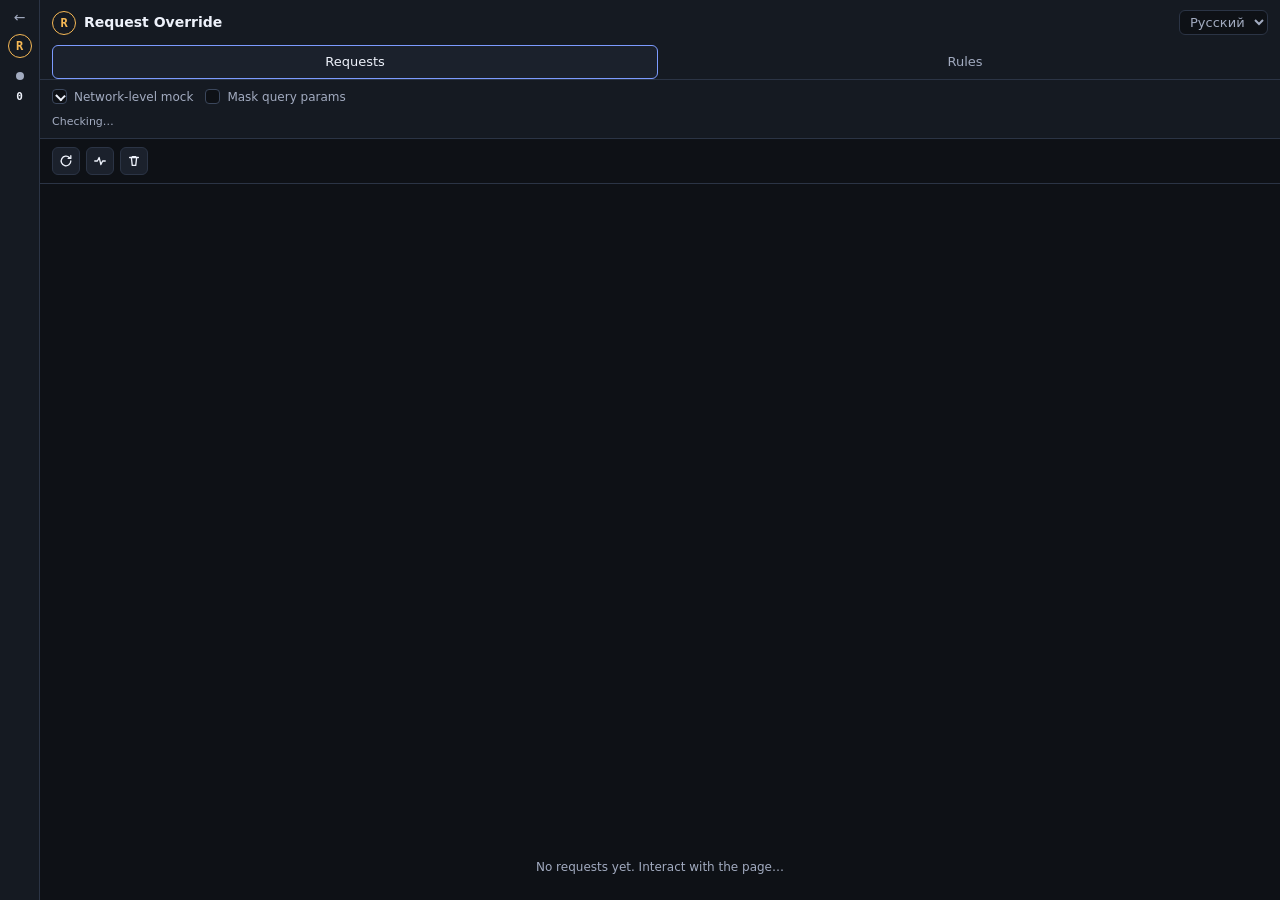
==== sidepanel/index.html @ 7b962240 "Chrome extension: Request Override (content scripts, SW, sidepanel, CI)" ====
<!DOCTYPE html>
<html lang="ru">
<head>
  <meta charset="UTF-8" />
  <meta name="viewport" content="width=device-width, initial-scale=1.0" />
  <title>Request Override</title>
  <link rel="stylesheet" href="style.css" />
</head>
<body>
  <div id="app-shell" class="app-shell expanded">
    <button id="panel-toggle" class="panel-toggle" type="button" aria-expanded="true" aria-controls="panel-content" data-i18n-aria="collapse_panel" data-i18n-title="collapse_panel">
      <span id="toggle-arrow" class="toggle-arrow" aria-hidden="true">←</span>
      <span class="toggle-logo" aria-hidden="true">R</span>
      <span id="strip-status" class="strip-status" aria-hidden="true"></span>
      <span id="strip-count" class="strip-count" aria-hidden="true">0</span>
    </button>

    <div id="panel-content" class="panel-content">
      <header class="app-header">
        <div class="header-top">
          <div class="brand">
            <span class="brand-logo" aria-hidden="true">R</span>
            <span class="brand-title">Request Override</span>
          </div>
          <select id="lang-select" class="lang-select" data-i18n-aria="language_label">
            <option value="ru">Русский</option>
            <option value="en">English</option>
          </select>
        </div>
        <nav class="tabs" role="tablist" aria-label="Request Override panels">
          <button id="tab-requests" class="tab" type="button" role="tab" aria-selected="true" aria-controls="panel-requests" tabindex="0" data-i18n="tab_requests">Requests</button>
          <button id="tab-rules" class="tab" type="button" role="tab" aria-selected="false" aria-controls="panel-rules" tabindex="-1" data-i18n="tab_rules">Rules</button>
        </nav>
      </header>

      <section class="mode-bar" aria-label="Mocking mode">
        <div class="mode-toggles">
          <label class="check">
            <input type="checkbox" id="net-mode" checked />
            <span class="box" aria-hidden="true"></span>
            <span class="check-label" data-i18n="mode_network">Network-level mock</span>
          </label>
          <label class="check">
            <input type="checkbox" id="mask-urls" />
            <span class="box" aria-hidden="true"></span>
            <span class="check-label" data-i18n="mode_mask">Mask query params</span>
          </label>
        </div>
        <div id="net-status" class="net-status" role="status" aria-live="polite" data-i18n="status_checking">Checking…</div>
      </section>

      <section id="panel-requests" class="panel" role="tabpanel" aria-labelledby="tab-requests">
        <div class="panel-toolbar">
          <div class="toolbar-actions">
            <button id="btn-refresh" class="btn icon" type="button" data-i18n-aria="refresh" data-i18n-title="refresh">
              <svg width="14" height="14" viewBox="0 0 16 16" fill="none" aria-hidden="true">
                <path d="M13.5 8a5.5 5.5 0 1 1-1.6-3.9M13.5 2v3h-3" stroke="currentColor" stroke-width="1.5" stroke-linecap="round" stroke-linejoin="round"/>
              </svg>
            </button>
            <button id="btn-diag" class="btn icon" type="button" data-i18n-aria="diagnostics" data-i18n-title="diagnostics">
              <svg width="14" height="14" viewBox="0 0 16 16" fill="none" aria-hidden="true">
                <path d="M2 8h3l2-4 2 8 2-4h3" stroke="currentColor" stroke-width="1.5" stroke-linecap="round" stroke-linejoin="round"/>
              </svg>
            </button>
            <button id="btn-clear" class="btn icon" type="button" data-i18n-aria="clear_logs" data-i18n-title="clear_logs">
              <svg width="14" height="14" viewBox="0 0 16 16" fill="none" aria-hidden="true">
                <path d="M3 4h10M6 4V3h4v1M5 4l1 9h4l1-9" stroke="currentColor" stroke-width="1.5" stroke-linecap="round" stroke-linejoin="round"/>
              </svg>
            </button>
          </div>
        </div>
        <div id="req-list" class="req-list"></div>
        <div id="req-empty" class="empty" data-i18n="empty_requests">No requests yet. Interact with the page…</div>
      </section>

      <section id="panel-rules" class="panel hidden" role="tabpanel" aria-labelledby="tab-rules">
        <div class="panel-toolbar">
          <button id="btn-add-rule" class="btn primary" type="button" data-i18n="add_rule">Add rule</button>
        </div>
        <div id="rules-list" class="rules-list"></div>
        <div id="rules-empty" class="empty" data-i18n="empty_rules">No rules. Right-click a request to create one.</div>
      </section>
    </div>
  </div>

  <dialog id="modal" class="modal" aria-labelledby="modal-title">
    <div class="modal-header">
      <h2 id="modal-title" data-i18n="modal_title_new">New rule</h2>
      <button id="modal-close" class="btn icon" type="button" data-i18n-aria="close" data-i18n-title="close">
        <svg width="14" height="14" viewBox="0 0 16 16" fill="none" aria-hidden="true">
          <path d="M4 4l8 8M12 4l-8 8" stroke="currentColor" stroke-width="1.5" stroke-linecap="round"/>
        </svg>
      </button>
    </div>

    <div class="modal-body">
      <label class="field">
        <span data-i18n="url_pattern">URL pattern</span>
        <input id="rule-url" type="text" data-i18n-placeholder="url_pattern_ph" placeholder="https://api.example.com/users/42 or /users/42" />
      </label>

      <div class="field-row">
        <label class="check match-option">
          <input type="radio" name="match-type" value="substring" checked />
          <span class="radio" aria-hidden="true"></span>
          <span data-i18n="match_substring">Substring</span>
        </label>
        <label class="check match-option">
          <input type="radio" name="match-type" value="regex" />
          <span class="radio" aria-hidden="true"></span>
          <span data-i18n="match_regex">Regex</span>
        </label>
      </div>

      <div class="field-row">
        <label class="field">
          <span data-i18n="method">Method</span>
          <select id="rule-method"></select>
        </label>
        <label class="field">
          <span data-i18n="status_code">Status code</span>
          <input id="rule-status" type="number" min="100" max="599" value="200" />
        </label>
      </div>

      <label class="field">
        <span data-i18n="status_text">Status text</span>
        <input id="rule-status-text" type="text" data-i18n-placeholder="status_text_ph" placeholder="OK, Not Found, etc." />
      </label>

      <label class="field">
        <span data-i18n="content_type">Content-Type</span>
        <input id="rule-content-type" type="text" data-i18n-placeholder="content_type_ph" placeholder="application/json; charset=utf-8" />
      </label>

      <label class="field">
        <span data-i18n="body">Body</span>
        <textarea id="rule-body" rows="6" data-i18n-placeholder="body_ph" placeholder='{"ok":true}'></textarea>
      </label>

      <label class="field">
        <span data-i18n="delay">Delay (ms)</span>
        <input id="rule-delay" type="number" min="0" max="60000" step="10" placeholder="0" />
      </label>

      <label class="check modal-check">
        <input type="checkbox" id="rule-enabled" checked />
        <span class="box" aria-hidden="true"></span>
        <span data-i18n="enabled">Enabled</span>
      </label>
    </div>

    <div class="modal-actions">
      <span id="field-error" class="field-error" role="alert"></span>
      <button id="btn-cancel" class="btn" type="button" data-i18n="cancel">Cancel</button>
      <button id="btn-save-rule" class="btn primary" type="button" data-i18n="save_rule">Save rule</button>
    </div>
  </dialog>

  <script src="app.js"></script>
</body>
</html>
---- sidepanel/style.css ----
:root {
  color-scheme: dark;
  --bg: #0e1116;
  --bg-panel: #151a22;
  --bg-row: #1b212c;
  --bg-row-hover: #232c3a;
  --border: #2b3445;
  --border-strong: #3b475c;
  --text: #eef2fb;
  --text-dim: #a2abc0;
  --accent: #7c9bff;
  --accent-strong: #5b73f5;
  --danger: #ff7b72;
  --warning: #f7b955;
  --success: #56d364;
  --mono: ui-monospace, SFMono-Regular, Menlo, Consolas, monospace;
  --radius: 8px;
}

* {
  box-sizing: border-box;
}

html,
body {
  height: 100%;
  margin: 0;
}

body {
  font: 13px/1.5 system-ui, -apple-system, BlinkMacSystemFont, "Segoe UI", sans-serif;
  background: var(--bg);
  color: var(--text);
  overflow: hidden;
}

button,
input,
select,
textarea {
  font: inherit;
}

.hidden {
  display: none !important;
}

.app-shell {
  display: flex;
  height: 100%;
  min-height: 0;
  background: var(--bg);
}

.panel-toggle {
  width: 40px;
  flex: 0 0 40px;
  border: 0;
  border-right: 1px solid var(--border);
  background: var(--bg-panel);
  color: var(--text-dim);
  cursor: pointer;
  display: flex;
  flex-direction: column;
  align-items: center;
  justify-content: flex-start;
  gap: 10px;
  padding: 10px 0;
}

.app-shell.collapsed .panel-toggle {
  width: 100%;
  flex: 1 1 auto;
  border-right: 0;
  justify-content: center;
  padding: 18px 0;
}

.app-shell.collapsed .panel-content {
  display: none;
}

.panel-toggle:hover {
  background: var(--bg-row-hover);
  color: var(--text);
}

.toggle-arrow {
  font-size: 14px;
  line-height: 1;
}

.toggle-logo,
.brand-logo {
  width: 24px;
  height: 24px;
  display: grid;
  place-items: center;
  border: 1px solid var(--warning);
  border-radius: 50%;
  color: var(--warning);
  font: 800 12px/1 var(--mono);
}

.strip-status {
  width: 8px;
  height: 8px;
  border-radius: 50%;
  background: var(--text-dim);
  margin-top: 4px;
}

.strip-status.ok {
  background: var(--success);
}

.strip-status.err {
  background: var(--danger);
}

.strip-count {
  font: 600 11px/1.2 var(--mono);
  color: var(--text);
}

.panel-content {
  flex: 1;
  min-width: 0;
  height: 100%;
  display: flex;
  flex-direction: column;
  overflow: hidden;
}

.app-header {
  padding: 10px 12px 0;
  border-bottom: 1px solid var(--border);
  background: var(--bg-panel);
}

.header-top {
  display: flex;
  align-items: center;
  justify-content: space-between;
  gap: 10px;
  min-width: 0;
}

.brand {
  display: flex;
  align-items: center;
  gap: 8px;
  min-width: 0;
}

.brand-title {
  font-size: 14px;
  font-weight: 700;
  white-space: nowrap;
  overflow: hidden;
  text-overflow: ellipsis;
}

.lang-select {
  flex: 0 0 auto;
  max-width: 110px;
  background: var(--bg);
  color: var(--text-dim);
  border: 1px solid var(--border);
  border-radius: 6px;
  padding: 3px 6px;
}

.tabs {
  display: flex;
  gap: 4px;
  margin-top: 10px;
}

.tab {
  flex: 1;
  min-width: 0;
  border: 1px solid transparent;
  border-radius: 6px;
  background: transparent;
  color: var(--text-dim);
  padding: 6px 8px;
  cursor: pointer;
}

.tab:hover {
  background: var(--bg-row);
  color: var(--text);
}

.tab[aria-selected="true"] {
  background: var(--bg-row);
  border-color: var(--accent);
  color: var(--text);
}

.mode-bar {
  display: grid;
  grid-template-columns: minmax(0, 1fr);
  gap: 8px;
  padding: 8px 12px;
  border-bottom: 1px solid var(--border);
  background: var(--bg-panel);
}

.mode-toggles {
  display: flex;
  flex-wrap: wrap;
  gap: 8px 12px;
  min-width: 0;
}

.net-status {
  min-width: 0;
  font-size: 11px;
  color: var(--text-dim);
  white-space: nowrap;
  overflow: hidden;
  text-overflow: ellipsis;
}

.check {
  display: inline-flex;
  align-items: center;
  gap: 7px;
  min-width: 0;
  cursor: pointer;
}

.check input {
  position: absolute;
  width: 1px;
  height: 1px;
  opacity: 0;
  pointer-events: none;
}

.check .box,
.check .radio {
  width: 15px;
  height: 15px;
  flex: 0 0 auto;
  border: 1px solid var(--border-strong);
  background: var(--bg);
  position: relative;
}

.check .box {
  border-radius: 4px;
}

.check .radio {
  border-radius: 50%;
}

.check input:checked + .box::after {
  content: "";
  position: absolute;
  inset: 2px 2px 3px 4px;
  border-left: 2px solid var(--text);
  border-bottom: 2px solid var(--text);
  transform: rotate(-45deg);
}

.check input:checked + .radio::after {
  content: "";
  position: absolute;
  inset: 3px;
  border-radius: 50%;
  background: var(--accent);
}

.check input:focus-visible + .box,
.check input:focus-visible + .radio {
  outline: 2px solid var(--accent);
  outline-offset: 2px;
}

.check-label {
  font-size: 12px;
  color: var(--text-dim);
  min-width: 0;
  overflow-wrap: anywhere;
}

.panel {
  flex: 1;
  min-height: 0;
  display: flex;
  flex-direction: column;
}

.panel-toolbar {
  display: flex;
  justify-content: space-between;
  align-items: center;
  gap: 8px;
  padding: 8px 12px;
  border-bottom: 1px solid var(--border);
}

.toolbar-actions {
  display: flex;
  flex-wrap: wrap;
  gap: 6px;
}

.btn {
  border: 1px solid var(--border);
  background: var(--bg-row);
  color: var(--text);
  border-radius: 6px;
  padding: 5px 9px;
  cursor: pointer;
}

.btn:hover {
  background: var(--bg-row-hover);
  border-color: var(--border-strong);
}

.btn.primary {
  background: var(--accent-strong);
  border-color: var(--accent-strong);
}

.btn.primary:hover {
  background: var(--accent);
}

.btn.icon {
  display: grid;
  place-items: center;
  width: 28px;
  height: 28px;
  padding: 0;
}

.req-list {
  flex: 1;
  overflow-y: auto;
  padding: 8px;
  display: flex;
  flex-direction: column;
  gap: 8px;
}

.req-row {
  position: relative;
  background: var(--bg-row);
  border: 1px solid var(--border);
  border-radius: var(--radius);
  padding: 8px 10px;
  cursor: pointer;
}

.req-row:hover {
  background: var(--bg-row-hover);
  border-color: var(--accent);
}

.req-main {
  display: flex;
  align-items: center;
  gap: 8px;
  min-width: 0;
}

.req-method {
  flex: 0 0 auto;
  font: 800 11px/1.2 var(--mono);
  color: var(--text);
  background: rgba(255, 255, 255, 0.04);
  border-radius: 4px;
  padding: 3px 6px;
}

.req-method.m-get { color: var(--success); }
.req-method.m-post { color: var(--warning); }
.req-method.m-put { color: var(--accent); }
.req-method.m-delete { color: var(--danger); }
.req-method.m-patch { color: #d2a8ff; }
.req-method.m-head { color: var(--text-dim); }
.req-method.m-options { color: var(--text-dim); }

.req-name {
  flex: 1;
  min-width: 0;
  font-weight: 650;
  font-size: 12px;
  white-space: nowrap;
  overflow: hidden;
  text-overflow: ellipsis;
}

.req-status {
  flex: 0 0 auto;
  min-width: 34px;
  text-align: right;
  font: 700 12px/1.2 var(--mono);
}

.req-status.s-2xx { color: var(--success); }
.req-status.s-3xx { color: var(--warning); }
.req-status.s-4xx,
.req-status.s-5xx { color: var(--danger); }
.req-status.s-unknown { color: var(--text-dim); }

.req-dur {
  flex: 0 0 auto;
  min-width: 50px;
  text-align: right;
  font-size: 11px;
  color: var(--text-dim);
}

.req-mock {
  flex: 0 0 auto;
  color: var(--warning);
  background: rgba(247, 185, 85, 0.12);
  border: 1px solid rgba(247, 185, 85, 0.35);
  border-radius: 4px;
  padding: 2px 5px;
  font: 800 10px/1.2 var(--mono);
}

.req-sub {
  display: flex;
  align-items: center;
  gap: 6px;
  margin-top: 4px;
  min-width: 0;
}

.req-url {
  flex: 1;
  min-width: 0;
  font: 11px/1.4 var(--mono);
  color: var(--text-dim);
  white-space: nowrap;
  overflow: hidden;
  text-overflow: ellipsis;
}

.copy-url {
  flex: 0 0 auto;
  border: 1px solid var(--border);
  background: transparent;
  color: var(--text-dim);
  border-radius: 4px;
  padding: 2px 5px;
  cursor: pointer;
  opacity: 0;
}

.req-row:hover .copy-url,
.req-row:focus-within .copy-url,
.copy-url:focus-visible {
  opacity: 1;
}

.rules-list {
  flex: 1;
  overflow-y: auto;
  padding: 10px;
  display: flex;
  flex-direction: column;
  gap: 10px;
}

.rule-row {
  display: flex;
  align-items: flex-start;
  gap: 10px;
  background: var(--bg-row);
  border: 1px solid var(--border);
  border-radius: 10px;
  padding: 10px;
}

.rule-info {
  flex: 1;
  min-width: 0;
  display: flex;
  flex-direction: column;
  gap: 5px;
}

.rule-summary {
  display: flex;
  align-items: center;
  gap: 6px;
  min-width: 0;
  flex-wrap: wrap;
}

.rule-method {
  font: 800 10px/1.2 var(--mono);
  background: rgba(255, 255, 255, 0.04);
  border-radius: 4px;
  padding: 3px 5px;
}

.rule-status {
  font: 700 12px/1.2 var(--mono);
}

.rule-pattern {
  flex: 1;
  min-width: 120px;
  font: 12px/1.4 var(--mono);
  color: var(--text);
  white-space: nowrap;
  overflow: hidden;
  text-overflow: ellipsis;
}

.rule-meta {
  font-size: 11px;
  color: var(--text-dim);
  overflow-wrap: anywhere;
}

.rule-actions {
  flex: 0 0 auto;
  display: flex;
  gap: 6px;
  flex-wrap: wrap;
}

.empty {
  padding: 24px 12px;
  color: var(--text-dim);
  font-size: 12px;
  text-align: center;
  overflow-wrap: anywhere;
}

.modal {
  width: min(520px, calc(100vw - 24px));
  max-height: calc(100vh - 32px);
  overflow-y: auto;
  border: 1px solid var(--border);
  border-radius: 12px;
  background: var(--bg-panel);
  color: var(--text);
  padding: 0;
}

.modal::backdrop {
  background: rgba(0, 0, 0, 0.55);
}

.modal-header {
  display: flex;
  align-items: center;
  justify-content: space-between;
  gap: 10px;
  padding: 14px 16px;
  border-bottom: 1px solid var(--border);
}

.modal-header h2 {
  margin: 0;
  font-size: 15px;
}

.modal-body {
  display: grid;
  gap: 12px;
  padding: 16px;
}

.modal form {
  display: grid;
  gap: 12px;
}

.field {
  display: grid;
  gap: 6px;
  min-width: 0;
}

.field > span {
  font-size: 12px;
  color: var(--text-dim);
}

.field input,
.field select,
.field textarea {
  width: 100%;
  background: var(--bg);
  color: var(--text);
  border: 1px solid var(--border);
  border-radius: 6px;
  padding: 7px 8px;
}

.field textarea {
  resize: vertical;
  min-height: 120px;
  font-family: var(--mono);
}

.field-row {
  display: grid;
  grid-template-columns: repeat(2, minmax(0, 1fr));
  gap: 10px;
}

.match-option {
  align-self: end;
  padding-bottom: 7px;
}

.modal-check {
  justify-self: start;
}

.modal-actions {
  display: flex;
  align-items: center;
  justify-content: flex-end;
  gap: 8px;
  padding: 12px 16px;
  border-top: 1px solid var(--border);
}

.field-error {
  flex: 1;
  min-width: 0;
  color: var(--danger);
  font-size: 12px;
  overflow-wrap: anywhere;
}

:focus-visible {
  outline: 2px solid var(--accent);
  outline-offset: 2px;
}

@media (max-width: 380px) {
  .field-row {
    grid-template-columns: 1fr;
  }

  .req-dur {
    min-width: 42px;
  }

  .rule-pattern {
    min-width: 80px;
  }
}
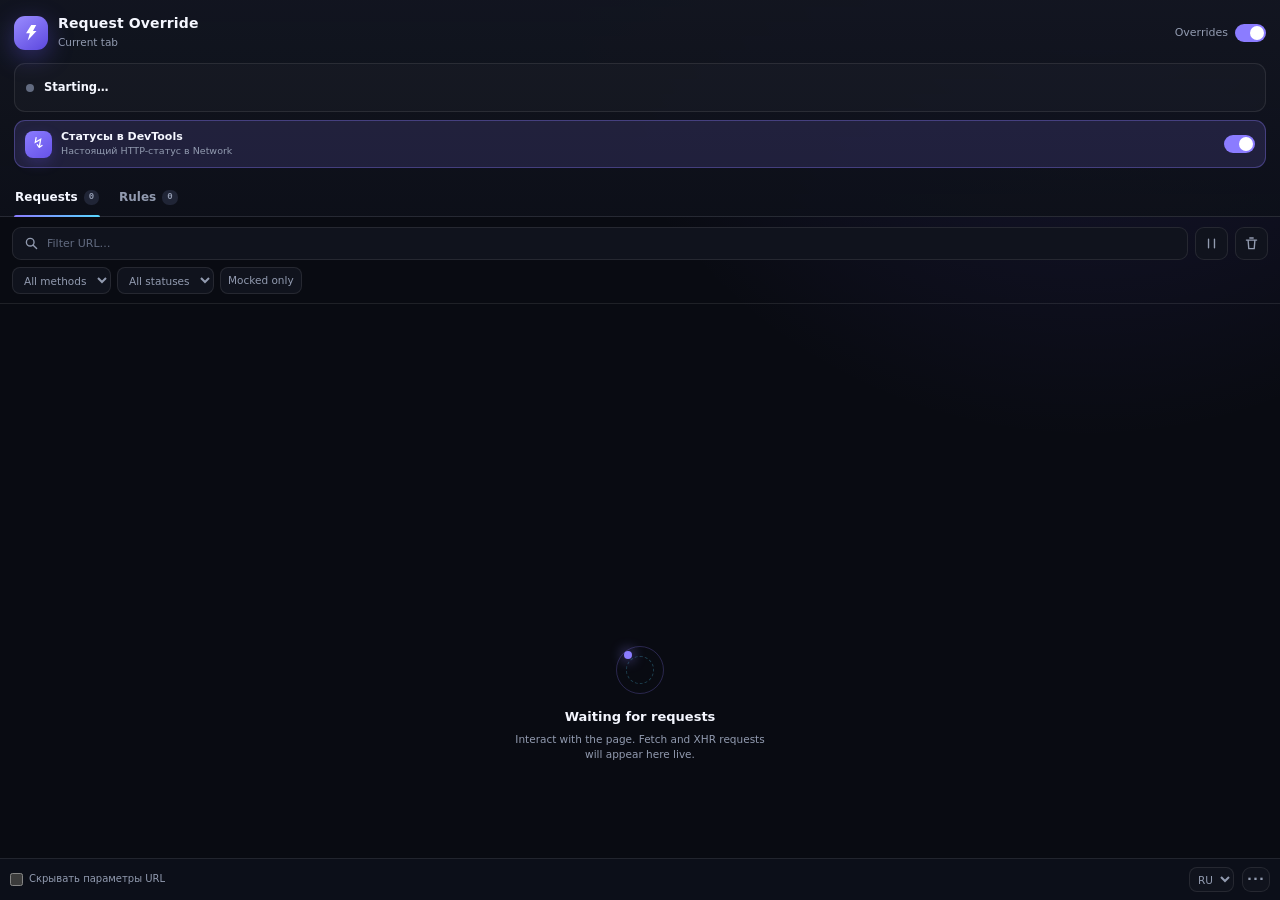
==== commit b950f903: "imprv-1: ui/ux improvements, styles, review findings" ====
--- a/sidepanel/index.html
+++ b/sidepanel/index.html
@@ -1,162 +1,196 @@
-<!DOCTYPE html>
+<!doctype html>
 <html lang="ru">
 <head>
-  <meta charset="UTF-8" />
-  <meta name="viewport" content="width=device-width, initial-scale=1.0" />
+  <meta charset="utf-8" />
+  <meta name="viewport" content="width=device-width, initial-scale=1" />
   <title>Request Override</title>
   <link rel="stylesheet" href="style.css" />
 </head>
 <body>
-  <div id="app-shell" class="app-shell expanded">
-    <button id="panel-toggle" class="panel-toggle" type="button" aria-expanded="true" aria-controls="panel-content" data-i18n-aria="collapse_panel" data-i18n-title="collapse_panel">
-      <span id="toggle-arrow" class="toggle-arrow" aria-hidden="true">←</span>
-      <span class="toggle-logo" aria-hidden="true">R</span>
-      <span id="strip-status" class="strip-status" aria-hidden="true"></span>
-      <span id="strip-count" class="strip-count" aria-hidden="true">0</span>
-    </button>
+  <div id="app" class="app">
+    <main id="main" class="main">
+      <header class="app-header">
+        <div class="brand-row">
+          <div class="brand">
+            <span class="brand-mark" aria-hidden="true"><span></span></span>
+            <div>
+              <h1>Request Override</h1>
+              <p id="page-label">Current tab</p>
+            </div>
+          </div>
+          <label class="master-switch">
+            <span data-i18n="overrides">Overrides</span>
+            <input id="master-toggle" type="checkbox" checked />
+            <span class="switch-track" aria-hidden="true"><span></span></span>
+          </label>
+        </div>
 
-    <div id="panel-content" class="panel-content">
-      <header class="app-header">
-        <div class="header-top">
-          <div class="brand">
-            <span class="brand-logo" aria-hidden="true">R</span>
-            <span class="brand-title">Request Override</span>
+        <div id="status-card" class="status-card" role="status" aria-live="polite">
+          <span id="status-dot" class="status-dot"></span>
+          <div class="status-copy">
+            <strong id="status-title" data-i18n="status_starting">Starting…</strong>
+            <span id="status-detail"></span>
           </div>
-          <select id="lang-select" class="lang-select" data-i18n-aria="language_label">
-            <option value="ru">Русский</option>
-            <option value="en">English</option>
-          </select>
+          <button id="retry-btn" class="text-button hidden" type="button" data-i18n="retry">Retry</button>
         </div>
-        <nav class="tabs" role="tablist" aria-label="Request Override panels">
-          <button id="tab-requests" class="tab" type="button" role="tab" aria-selected="true" aria-controls="panel-requests" tabindex="0" data-i18n="tab_requests">Requests</button>
-          <button id="tab-rules" class="tab" type="button" role="tab" aria-selected="false" aria-controls="panel-rules" tabindex="-1" data-i18n="tab_rules">Rules</button>
+
+        <label class="network-control">
+          <span class="network-control-icon" aria-hidden="true">↯</span>
+          <span class="network-control-copy">
+            <strong data-i18n="network_mode">Статусы в DevTools</strong>
+            <span data-i18n="network_mode_detail">Настоящий HTTP-статус в Network</span>
+          </span>
+          <input id="network-toggle" type="checkbox" checked />
+          <span class="switch-track" aria-hidden="true"><span></span></span>
+        </label>
+
+        <nav class="tabs" role="tablist" aria-label="Request Override">
+          <button id="tab-requests" class="tab active" role="tab" aria-selected="true" aria-controls="requests-panel" type="button">
+            <span data-i18n="requests">Requests</span><span id="request-count" class="tab-count">0</span>
+          </button>
+          <button id="tab-rules" class="tab" role="tab" aria-selected="false" aria-controls="rules-panel" type="button">
+            <span data-i18n="rules">Rules</span><span id="rule-count" class="tab-count">0</span>
+          </button>
         </nav>
       </header>
 
-      <section class="mode-bar" aria-label="Mocking mode">
-        <div class="mode-toggles">
-          <label class="check">
-            <input type="checkbox" id="net-mode" checked />
-            <span class="box" aria-hidden="true"></span>
-            <span class="check-label" data-i18n="mode_network">Network-level mock</span>
+      <section id="requests-panel" class="panel" role="tabpanel" aria-labelledby="tab-requests">
+        <div class="request-tools">
+          <label class="search-box">
+            <svg viewBox="0 0 20 20" aria-hidden="true"><circle cx="8.5" cy="8.5" r="4.5"/><path d="m12 12 4 4"/></svg>
+            <input id="request-search" type="search" data-i18n-placeholder="search" placeholder="Filter URL…" />
           </label>
-          <label class="check">
-            <input type="checkbox" id="mask-urls" />
-            <span class="box" aria-hidden="true"></span>
-            <span class="check-label" data-i18n="mode_mask">Mask query params</span>
-          </label>
+          <button id="pause-btn" class="icon-button" type="button" data-i18n-title="pause" aria-label="Pause recording">
+            <svg class="pause-icon" viewBox="0 0 20 20" aria-hidden="true"><path d="M6.5 5v10M13.5 5v10"/></svg>
+          </button>
+          <button id="clear-btn" class="icon-button" type="button" data-i18n-title="clear" aria-label="Clear requests">
+            <svg viewBox="0 0 20 20" aria-hidden="true"><path d="M4 6h12M8 3.5h4M6 6l.8 10h6.4L14 6"/></svg>
+          </button>
         </div>
-        <div id="net-status" class="net-status" role="status" aria-live="polite" data-i18n="status_checking">Checking…</div>
+        <div class="filters" aria-label="Request filters">
+          <select id="method-filter" class="compact-select" aria-label="Method">
+            <option value="">All methods</option>
+            <option>GET</option><option>POST</option><option>PUT</option><option>PATCH</option><option>DELETE</option>
+          </select>
+          <select id="status-filter" class="compact-select" aria-label="Status">
+            <option value="">All statuses</option>
+            <option value="2">2xx</option><option value="3">3xx</option><option value="4">4xx</option><option value="5">5xx</option><option value="0">Failed</option>
+          </select>
+          <button id="mocked-filter" class="filter-chip" type="button" aria-pressed="false" data-i18n="mocked_only">Mocked only</button>
+        </div>
+        <div id="recording-banner" class="recording-banner hidden"><span data-i18n="recording_paused">Recording paused</span><button id="resume-btn" type="button" data-i18n="resume">Resume</button></div>
+        <div id="request-list" class="request-list"></div>
+        <div id="requests-empty" class="empty-state">
+          <div class="empty-orbit" aria-hidden="true"><span></span></div>
+          <h2 data-i18n="empty_requests_title">Waiting for requests</h2>
+          <p data-i18n="empty_requests_body">Interact with the page. Fetch and XHR requests will appear here live.</p>
+        </div>
       </section>
 
-      <section id="panel-requests" class="panel" role="tabpanel" aria-labelledby="tab-requests">
-        <div class="panel-toolbar">
-          <div class="toolbar-actions">
-            <button id="btn-refresh" class="btn icon" type="button" data-i18n-aria="refresh" data-i18n-title="refresh">
-              <svg width="14" height="14" viewBox="0 0 16 16" fill="none" aria-hidden="true">
-                <path d="M13.5 8a5.5 5.5 0 1 1-1.6-3.9M13.5 2v3h-3" stroke="currentColor" stroke-width="1.5" stroke-linecap="round" stroke-linejoin="round"/>
-              </svg>
+      <section id="rules-panel" class="panel hidden" role="tabpanel" aria-labelledby="tab-rules">
+        <div class="rules-toolbar">
+          <button id="add-rule-btn" class="primary-button" type="button"><span>＋</span><span data-i18n="add_rule">Add rule</span></button>
+          <div class="toolbar-group">
+            <button id="import-btn" class="icon-button" type="button" data-i18n-title="import_rules" aria-label="Import rules">
+              <svg viewBox="0 0 20 20" aria-hidden="true"><path d="M10 3v10M6.5 9.5 10 13l3.5-3.5M4 16h12"/></svg>
             </button>
-            <button id="btn-diag" class="btn icon" type="button" data-i18n-aria="diagnostics" data-i18n-title="diagnostics">
-              <svg width="14" height="14" viewBox="0 0 16 16" fill="none" aria-hidden="true">
-                <path d="M2 8h3l2-4 2 8 2-4h3" stroke="currentColor" stroke-width="1.5" stroke-linecap="round" stroke-linejoin="round"/>
-              </svg>
+            <button id="export-btn" class="icon-button" type="button" data-i18n-title="export_rules" aria-label="Export rules">
+              <svg viewBox="0 0 20 20" aria-hidden="true"><path d="M10 13V3M6.5 6.5 10 3l3.5 3.5M4 10v6h12v-6"/></svg>
             </button>
-            <button id="btn-clear" class="btn icon" type="button" data-i18n-aria="clear_logs" data-i18n-title="clear_logs">
-              <svg width="14" height="14" viewBox="0 0 16 16" fill="none" aria-hidden="true">
-                <path d="M3 4h10M6 4V3h4v1M5 4l1 9h4l1-9" stroke="currentColor" stroke-width="1.5" stroke-linecap="round" stroke-linejoin="round"/>
-              </svg>
-            </button>
+            <input id="import-file" type="file" accept="application/json,.json" hidden />
           </div>
         </div>
-        <div id="req-list" class="req-list"></div>
-        <div id="req-empty" class="empty" data-i18n="empty_requests">No requests yet. Interact with the page…</div>
+        <div id="rules-list" class="rules-list"></div>
+        <div id="rules-empty" class="empty-state">
+          <div class="empty-rule" aria-hidden="true">＋</div>
+          <h2 data-i18n="empty_rules_title">No override rules</h2>
+          <p data-i18n="empty_rules_body">Use Quick override on a request or create a custom rule.</p>
+          <button id="empty-add-btn" class="secondary-button" type="button" data-i18n="create_first">Create first rule</button>
+        </div>
       </section>
 
-      <section id="panel-rules" class="panel hidden" role="tabpanel" aria-labelledby="tab-rules">
-        <div class="panel-toolbar">
-          <button id="btn-add-rule" class="btn primary" type="button" data-i18n="add_rule">Add rule</button>
-        </div>
-        <div id="rules-list" class="rules-list"></div>
-        <div id="rules-empty" class="empty" data-i18n="empty_rules">No rules. Right-click a request to create one.</div>
-      </section>
-    </div>
+      <footer class="footer-bar">
+        <label class="footer-check" data-i18n-title="mask_query_help"><input id="mask-toggle" type="checkbox" /><span data-i18n="mask_query">Скрывать параметры URL</span></label>
+        <select id="language-select" aria-label="Language"><option value="ru">RU</option><option value="en">EN</option></select>
+        <button id="diagnostics-btn" class="icon-button small" type="button" data-i18n-title="diagnostics" aria-label="Diagnostics">···</button>
+      </footer>
+    </main>
   </div>
 
-  <dialog id="modal" class="modal" aria-labelledby="modal-title">
-    <div class="modal-header">
-      <h2 id="modal-title" data-i18n="modal_title_new">New rule</h2>
-      <button id="modal-close" class="btn icon" type="button" data-i18n-aria="close" data-i18n-title="close">
-        <svg width="14" height="14" viewBox="0 0 16 16" fill="none" aria-hidden="true">
-          <path d="M4 4l8 8M12 4l-8 8" stroke="currentColor" stroke-width="1.5" stroke-linecap="round"/>
-        </svg>
-      </button>
+  <div id="quick-menu" class="quick-menu hidden" role="menu">
+    <div class="quick-head"><span data-i18n="quick_override">Quick override</span><button id="quick-close" type="button" aria-label="Close">×</button></div>
+    <div id="quick-target" class="quick-target"></div>
+    <div class="preset-grid">
+      <button type="button" data-preset="200"><strong>200</strong><span>Empty</span></button>
+      <button type="button" data-preset="401"><strong>401</strong><span>Unauthorized</span></button>
+      <button type="button" data-preset="403"><strong>403</strong><span>Forbidden</span></button>
+      <button type="button" data-preset="404"><strong>404</strong><span>Not Found</span></button>
+      <button type="button" data-preset="429"><strong>429</strong><span>Too Many</span></button>
+      <button type="button" data-preset="500"><strong>500</strong><span>Server Error</span></button>
+      <button type="button" data-preset="503"><strong>503</strong><span>Unavailable</span></button>
+      <button type="button" data-preset="slow"><strong>2s</strong><span>Slow 200</span></button>
     </div>
+    <button id="custom-rule-btn" class="quick-custom" type="button" data-i18n="custom_rule">Custom rule…</button>
+  </div>
 
-    <div class="modal-body">
-      <label class="field">
-        <span data-i18n="url_pattern">URL pattern</span>
-        <input id="rule-url" type="text" data-i18n-placeholder="url_pattern_ph" placeholder="https://api.example.com/users/42 or /users/42" />
-      </label>
+  <dialog id="rule-dialog" class="dialog rule-dialog" aria-labelledby="rule-dialog-title">
+    <form method="dialog" novalidate>
+      <header class="dialog-header">
+        <div><span class="eyebrow" data-i18n="override_rule">Override rule</span><h2 id="rule-dialog-title" data-i18n="new_rule">New rule</h2></div>
+        <button id="rule-close" class="icon-button" value="cancel" type="submit" aria-label="Close">×</button>
+      </header>
+      <div class="dialog-body">
+        <label class="field"><span data-i18n="rule_name">Name</span><input id="rule-name" maxlength="120" placeholder="GET /api/users — 500" /></label>
+        <div class="field split-wide">
+          <div class="field-label"><span data-i18n="url_match">URL match</span><span id="match-count" class="match-count"></span></div>
+          <div class="segmented" id="pattern-mode">
+            <button type="button" data-pattern-mode="path" class="active">Path</button>
+            <button type="button" data-pattern-mode="exact">Exact</button>
+            <button type="button" data-pattern-mode="regex">Regex</button>
+          </div>
+          <input id="rule-url" maxlength="1000" placeholder="https://api.example.com/users" />
+        </div>
+        <div id="conflict-warning" class="warning hidden"></div>
+        <div class="field-row three">
+          <label class="field"><span data-i18n="method">Method</span><select id="rule-method"></select></label>
+          <label class="field"><span data-i18n="status">Status</span><input id="rule-status" type="number" min="200" max="599" value="200" /></label>
+          <label class="field"><span data-i18n="scope">Scope</span><select id="rule-scope"><option value="site">Current site</option><option value="tab">This tab</option><option value="all">All sites</option></select></label>
+        </div>
+        <div class="field-row">
+          <label class="field"><span data-i18n="status_text">Status text</span><input id="rule-status-text" maxlength="200" placeholder="Internal Server Error" /></label>
+          <label class="field"><span>Content-Type</span><input id="rule-content-type" maxlength="300" placeholder="application/json; charset=utf-8" /></label>
+        </div>
+        <label class="field body-field">
+          <div class="field-label"><span data-i18n="response_body">Response body</span><button id="format-json-btn" class="text-button" type="button" data-i18n="format_json">Format JSON</button></div>
+          <textarea id="rule-body" rows="8" spellcheck="false" placeholder='{"error":"Something went wrong"}'></textarea>
+        </label>
+        <div class="field-row">
+          <label class="field"><span data-i18n="delay">Delay (ms)</span><input id="rule-delay" type="number" min="0" max="60000" step="50" value="0" /></label>
+          <label class="field"><span data-i18n="priority">Priority</span><input id="rule-priority" type="number" step="1" value="0" /></label>
+        </div>
+        <label class="enabled-check"><input id="rule-enabled" type="checkbox" checked /><span></span><span data-i18n="enabled">Enabled</span></label>
+        <p id="form-error" class="form-error" role="alert"></p>
+      </div>
+      <footer class="dialog-actions">
+        <button class="secondary-button" value="cancel" type="submit" data-i18n="cancel">Cancel</button>
+        <button id="save-rule-btn" class="primary-button" value="default" type="submit" data-i18n="save_rule">Save rule</button>
+      </footer>
+    </form>
+  </dialog>
 
-      <div class="field-row">
-        <label class="check match-option">
-          <input type="radio" name="match-type" value="substring" checked />
-          <span class="radio" aria-hidden="true"></span>
-          <span data-i18n="match_substring">Substring</span>
-        </label>
-        <label class="check match-option">
-          <input type="radio" name="match-type" value="regex" />
-          <span class="radio" aria-hidden="true"></span>
-          <span data-i18n="match_regex">Regex</span>
-        </label>
-      </div>
-
-      <div class="field-row">
-        <label class="field">
-          <span data-i18n="method">Method</span>
-          <select id="rule-method"></select>
-        </label>
-        <label class="field">
-          <span data-i18n="status_code">Status code</span>
-          <input id="rule-status" type="number" min="100" max="599" value="200" />
-        </label>
-      </div>
-
-      <label class="field">
-        <span data-i18n="status_text">Status text</span>
-        <input id="rule-status-text" type="text" data-i18n-placeholder="status_text_ph" placeholder="OK, Not Found, etc." />
-      </label>
-
-      <label class="field">
-        <span data-i18n="content_type">Content-Type</span>
-        <input id="rule-content-type" type="text" data-i18n-placeholder="content_type_ph" placeholder="application/json; charset=utf-8" />
-      </label>
-
-      <label class="field">
-        <span data-i18n="body">Body</span>
-        <textarea id="rule-body" rows="6" data-i18n-placeholder="body_ph" placeholder='{"ok":true}'></textarea>
-      </label>
-
-      <label class="field">
-        <span data-i18n="delay">Delay (ms)</span>
-        <input id="rule-delay" type="number" min="0" max="60000" step="10" placeholder="0" />
-      </label>
-
-      <label class="check modal-check">
-        <input type="checkbox" id="rule-enabled" checked />
-        <span class="box" aria-hidden="true"></span>
-        <span data-i18n="enabled">Enabled</span>
-      </label>
-    </div>
-
-    <div class="modal-actions">
-      <span id="field-error" class="field-error" role="alert"></span>
-      <button id="btn-cancel" class="btn" type="button" data-i18n="cancel">Cancel</button>
-      <button id="btn-save-rule" class="btn primary" type="button" data-i18n="save_rule">Save rule</button>
+  <dialog id="import-dialog" class="dialog compact-dialog" aria-labelledby="import-title">
+    <div class="dialog-header"><div><span class="eyebrow">JSON</span><h2 id="import-title" data-i18n="import_rules">Import rules</h2></div></div>
+    <div class="dialog-body"><p id="import-summary"></p><div id="import-conflicts" class="warning hidden"></div></div>
+    <div class="dialog-actions">
+      <button id="import-cancel" class="secondary-button" type="button" data-i18n="cancel">Cancel</button>
+      <button id="import-replace" class="secondary-button" type="button" data-i18n="replace">Replace</button>
+      <button id="import-merge" class="primary-button" type="button" data-i18n="merge">Merge</button>
     </div>
   </dialog>
 
+  <div id="toast" class="toast hidden" role="status"><span id="toast-text"></span><button id="toast-action" type="button" class="hidden"></button></div>
+
+  <script src="../shared.js"></script>
   <script src="app.js"></script>
 </body>
 </html>
--- a/sidepanel/style.css
+++ b/sidepanel/style.css
@@ -1,661 +1,250 @@
 :root {
   color-scheme: dark;
-  --bg: #0e1116;
-  --bg-panel: #151a22;
-  --bg-row: #1b212c;
-  --bg-row-hover: #232c3a;
-  --border: #2b3445;
-  --border-strong: #3b475c;
-  --text: #eef2fb;
-  --text-dim: #a2abc0;
-  --accent: #7c9bff;
-  --accent-strong: #5b73f5;
-  --danger: #ff7b72;
-  --warning: #f7b955;
-  --success: #56d364;
-  --mono: ui-monospace, SFMono-Regular, Menlo, Consolas, monospace;
-  --radius: 8px;
-}
-
-* {
-  box-sizing: border-box;
-}
-
-html,
+  --bg: #090b12;
+  --surface: #10131d;
+  --surface-2: #171b28;
+  --surface-3: #202536;
+  --line: rgba(255, 255, 255, 0.09);
+  --line-strong: rgba(255, 255, 255, 0.16);
+  --text: #f5f7ff;
+  --muted: #929bb0;
+  --faint: #626b80;
+  --accent: #8b7cff;
+  --accent-2: #58d7ff;
+  --accent-soft: rgba(139, 124, 255, 0.15);
+  --success: #50dfa8;
+  --warning: #ffbd5c;
+  --danger: #ff6f91;
+  --shadow: 0 22px 70px rgba(0, 0, 0, 0.5);
+  --radius: 12px;
+  --mono: "SFMono-Regular", Consolas, "Liberation Mono", monospace;
+}
+
+* { box-sizing: border-box; }
+html, body { height: 100%; margin: 0; }
 body {
-  height: 100%;
-  margin: 0;
-}
-
-body {
-  font: 13px/1.5 system-ui, -apple-system, BlinkMacSystemFont, "Segoe UI", sans-serif;
-  background: var(--bg);
+  overflow: hidden;
+  background:
+    radial-gradient(circle at 85% -10%, rgba(111, 91, 255, 0.16), transparent 36%),
+    var(--bg);
   color: var(--text);
-  overflow: hidden;
-}
-
-button,
-input,
-select,
-textarea {
-  font: inherit;
-}
-
-.hidden {
-  display: none !important;
-}
-
-.app-shell {
-  display: flex;
-  height: 100%;
-  min-height: 0;
-  background: var(--bg);
-}
-
-.panel-toggle {
-  width: 40px;
-  flex: 0 0 40px;
-  border: 0;
-  border-right: 1px solid var(--border);
-  background: var(--bg-panel);
-  color: var(--text-dim);
-  cursor: pointer;
-  display: flex;
-  flex-direction: column;
-  align-items: center;
-  justify-content: flex-start;
-  gap: 10px;
-  padding: 10px 0;
-}
-
-.app-shell.collapsed .panel-toggle {
-  width: 100%;
-  flex: 1 1 auto;
-  border-right: 0;
-  justify-content: center;
-  padding: 18px 0;
-}
-
-.app-shell.collapsed .panel-content {
-  display: none;
-}
-
-.panel-toggle:hover {
-  background: var(--bg-row-hover);
-  color: var(--text);
-}
-
-.toggle-arrow {
-  font-size: 14px;
-  line-height: 1;
-}
-
-.toggle-logo,
-.brand-logo {
-  width: 24px;
-  height: 24px;
+  font: 13px/1.45 Inter, ui-sans-serif, system-ui, -apple-system, BlinkMacSystemFont, "Segoe UI", sans-serif;
+}
+button, input, select, textarea { font: inherit; }
+button { color: inherit; }
+select { color-scheme: dark; }
+select, select option { background-color: var(--surface); color: var(--text); }
+select option:checked { background-color: #6652e9; color: #fff; }
+.hidden { display: none !important; }
+
+.app { display: flex; height: 100%; min-width: 260px; }
+.icon-button {
   display: grid;
   place-items: center;
-  border: 1px solid var(--warning);
-  border-radius: 50%;
-  color: var(--warning);
-  font: 800 12px/1 var(--mono);
-}
-
-.strip-status {
-  width: 8px;
-  height: 8px;
-  border-radius: 50%;
-  background: var(--text-dim);
-  margin-top: 4px;
-}
-
-.strip-status.ok {
-  background: var(--success);
-}
-
-.strip-status.err {
-  background: var(--danger);
-}
-
-.strip-count {
-  font: 600 11px/1.2 var(--mono);
-  color: var(--text);
-}
-
-.panel-content {
-  flex: 1;
-  min-width: 0;
-  height: 100%;
-  display: flex;
-  flex-direction: column;
-  overflow: hidden;
-}
-
-.app-header {
-  padding: 10px 12px 0;
-  border-bottom: 1px solid var(--border);
-  background: var(--bg-panel);
-}
-
-.header-top {
+  padding: 0;
+  border: 1px solid transparent;
+  background: transparent;
+  color: var(--muted);
+  cursor: pointer;
+}
+.icon-button:hover { color: var(--text); border-color: var(--line); background: var(--surface-2); }
+.icon-button svg, .search-box svg { width: 17px; height: 17px; fill: none; stroke: currentColor; stroke-width: 1.6; stroke-linecap: round; stroke-linejoin: round; }
+.brand-mark {
+  position: relative;
+  display: grid;
+  place-items: center;
+  border-radius: 10px;
+  background: linear-gradient(145deg, #9a8cff, #5c48df);
+  box-shadow: 0 7px 24px rgba(111, 91, 255, 0.35);
+}
+.brand-mark { width: 34px; height: 34px; border-radius: 11px; }
+.brand-mark span { width: 11px; height: 16px; background: white; clip-path: polygon(55% 0, 100% 0, 68% 40%, 100% 40%, 20% 100%, 39% 54%, 5% 54%); }
+
+.main { min-width: 0; flex: 1; display: flex; flex-direction: column; }
+.app-header { flex: 0 0 auto; padding: 15px 14px 0; background: linear-gradient(180deg, rgba(18,21,32,.96), rgba(13,16,25,.9)); border-bottom: 1px solid var(--line); }
+.brand-row { display: flex; align-items: center; justify-content: space-between; gap: 12px; }
+.brand { min-width: 0; flex: 1 1 auto; display: flex; align-items: center; gap: 10px; }
+.brand > div { min-width: 0; }
+.brand h1 { margin: 0; font-size: 14px; line-height: 1.2; letter-spacing: .01em; }
+.brand p { margin: 3px 0 0; color: var(--muted); font-size: 10.5px; white-space: nowrap; overflow: hidden; text-overflow: ellipsis; max-width: 180px; }
+.master-switch { display: flex; align-items: center; gap: 7px; color: var(--muted); font-size: 11px; cursor: pointer; }
+.master-switch input, .network-control input, .enabled-check input { position: absolute; opacity: 0; pointer-events: none; }
+.switch-track { width: 31px; height: 18px; padding: 2px; border-radius: 20px; background: #34394a; transition: .18s ease; }
+.switch-track span { display: block; width: 14px; height: 14px; border-radius: 50%; background: #a5adbf; transition: .18s ease; }
+.master-switch input:checked + .switch-track { background: var(--accent); }
+.master-switch input:checked + .switch-track span { transform: translateX(13px); background: white; }
+.master-switch input:focus-visible + .switch-track, .network-control input:focus-visible + .switch-track { outline: 2px solid var(--accent-2); outline-offset: 2px; }
+
+.status-card { margin-top: 13px; min-height: 49px; display: flex; align-items: center; gap: 10px; padding: 9px 11px; border: 1px solid var(--line); border-radius: 11px; background: rgba(255,255,255,.025); }
+.status-dot { width: 8px; height: 8px; flex: 0 0 auto; border-radius: 50%; background: var(--faint); }
+.status-card.active { border-color: rgba(80,223,168,.22); background: rgba(80,223,168,.055); }
+.status-card.active .status-dot { background: var(--success); box-shadow: 0 0 12px var(--success); }
+.status-card.fallback, .status-card.starting { border-color: rgba(255,189,92,.22); }
+.status-card.fallback .status-dot, .status-card.starting .status-dot { background: var(--warning); }
+.status-card.conflict { border-color: rgba(255,111,145,.28); background: rgba(255,111,145,.055); }
+.status-card.conflict .status-dot { background: var(--danger); }
+.status-copy { flex: 1; min-width: 0; display: flex; flex-direction: column; }
+.status-copy strong { font-size: 11.5px; font-weight: 650; }
+.status-copy span { color: var(--muted); font-size: 10px; white-space: nowrap; overflow: hidden; text-overflow: ellipsis; }
+.text-button { border: 0; padding: 2px 4px; background: transparent; color: var(--accent-2); cursor: pointer; font-size: 11px; }
+.text-button:hover { text-decoration: underline; }
+
+.network-control {
+  min-height: 48px;
+  margin-top: 8px;
   display: flex;
   align-items: center;
-  justify-content: space-between;
-  gap: 10px;
-  min-width: 0;
-}
-
-.brand {
-  display: flex;
-  align-items: center;
-  gap: 8px;
-  min-width: 0;
-}
-
-.brand-title {
-  font-size: 14px;
-  font-weight: 700;
-  white-space: nowrap;
-  overflow: hidden;
-  text-overflow: ellipsis;
-}
-
-.lang-select {
-  flex: 0 0 auto;
-  max-width: 110px;
-  background: var(--bg);
-  color: var(--text-dim);
-  border: 1px solid var(--border);
-  border-radius: 6px;
-  padding: 3px 6px;
-}
-
-.tabs {
-  display: flex;
-  gap: 4px;
-  margin-top: 10px;
-}
-
-.tab {
-  flex: 1;
-  min-width: 0;
-  border: 1px solid transparent;
-  border-radius: 6px;
-  background: transparent;
-  color: var(--text-dim);
-  padding: 6px 8px;
+  gap: 9px;
+  padding: 8px 10px;
+  border: 1px solid var(--line);
+  border-radius: 11px;
+  background: rgba(139,124,255,.045);
   cursor: pointer;
-}
-
-.tab:hover {
-  background: var(--bg-row);
-  color: var(--text);
-}
-
-.tab[aria-selected="true"] {
-  background: var(--bg-row);
-  border-color: var(--accent);
-  color: var(--text);
-}
-
-.mode-bar {
-  display: grid;
-  grid-template-columns: minmax(0, 1fr);
-  gap: 8px;
-  padding: 8px 12px;
-  border-bottom: 1px solid var(--border);
-  background: var(--bg-panel);
-}
-
-.mode-toggles {
-  display: flex;
-  flex-wrap: wrap;
-  gap: 8px 12px;
-  min-width: 0;
-}
-
-.net-status {
-  min-width: 0;
-  font-size: 11px;
-  color: var(--text-dim);
-  white-space: nowrap;
-  overflow: hidden;
-  text-overflow: ellipsis;
-}
-
-.check {
-  display: inline-flex;
-  align-items: center;
-  gap: 7px;
-  min-width: 0;
-  cursor: pointer;
-}
-
-.check input {
-  position: absolute;
-  width: 1px;
-  height: 1px;
-  opacity: 0;
-  pointer-events: none;
-}
-
-.check .box,
-.check .radio {
-  width: 15px;
-  height: 15px;
-  flex: 0 0 auto;
-  border: 1px solid var(--border-strong);
-  background: var(--bg);
-  position: relative;
-}
-
-.check .box {
-  border-radius: 4px;
-}
-
-.check .radio {
-  border-radius: 50%;
-}
-
-.check input:checked + .box::after {
-  content: "";
-  position: absolute;
-  inset: 2px 2px 3px 4px;
-  border-left: 2px solid var(--text);
-  border-bottom: 2px solid var(--text);
-  transform: rotate(-45deg);
-}
-
-.check input:checked + .radio::after {
-  content: "";
-  position: absolute;
-  inset: 3px;
-  border-radius: 50%;
-  background: var(--accent);
-}
-
-.check input:focus-visible + .box,
-.check input:focus-visible + .radio {
-  outline: 2px solid var(--accent);
-  outline-offset: 2px;
-}
-
-.check-label {
-  font-size: 12px;
-  color: var(--text-dim);
-  min-width: 0;
-  overflow-wrap: anywhere;
-}
-
-.panel {
-  flex: 1;
-  min-height: 0;
-  display: flex;
-  flex-direction: column;
-}
-
-.panel-toolbar {
-  display: flex;
-  justify-content: space-between;
-  align-items: center;
-  gap: 8px;
-  padding: 8px 12px;
-  border-bottom: 1px solid var(--border);
-}
-
-.toolbar-actions {
-  display: flex;
-  flex-wrap: wrap;
-  gap: 6px;
-}
-
-.btn {
-  border: 1px solid var(--border);
-  background: var(--bg-row);
-  color: var(--text);
-  border-radius: 6px;
-  padding: 5px 9px;
-  cursor: pointer;
-}
-
-.btn:hover {
-  background: var(--bg-row-hover);
-  border-color: var(--border-strong);
-}
-
-.btn.primary {
-  background: var(--accent-strong);
-  border-color: var(--accent-strong);
-}
-
-.btn.primary:hover {
-  background: var(--accent);
-}
-
-.btn.icon {
-  display: grid;
-  place-items: center;
-  width: 28px;
-  height: 28px;
-  padding: 0;
-}
-
-.req-list {
-  flex: 1;
-  overflow-y: auto;
-  padding: 8px;
-  display: flex;
-  flex-direction: column;
-  gap: 8px;
-}
-
-.req-row {
-  position: relative;
-  background: var(--bg-row);
-  border: 1px solid var(--border);
-  border-radius: var(--radius);
-  padding: 8px 10px;
-  cursor: pointer;
-}
-
-.req-row:hover {
-  background: var(--bg-row-hover);
-  border-color: var(--accent);
-}
-
-.req-main {
-  display: flex;
-  align-items: center;
-  gap: 8px;
-  min-width: 0;
-}
-
-.req-method {
-  flex: 0 0 auto;
-  font: 800 11px/1.2 var(--mono);
-  color: var(--text);
-  background: rgba(255, 255, 255, 0.04);
-  border-radius: 4px;
-  padding: 3px 6px;
-}
-
-.req-method.m-get { color: var(--success); }
-.req-method.m-post { color: var(--warning); }
-.req-method.m-put { color: var(--accent); }
-.req-method.m-delete { color: var(--danger); }
-.req-method.m-patch { color: #d2a8ff; }
-.req-method.m-head { color: var(--text-dim); }
-.req-method.m-options { color: var(--text-dim); }
-
-.req-name {
-  flex: 1;
-  min-width: 0;
-  font-weight: 650;
-  font-size: 12px;
-  white-space: nowrap;
-  overflow: hidden;
-  text-overflow: ellipsis;
-}
-
-.req-status {
-  flex: 0 0 auto;
-  min-width: 34px;
-  text-align: right;
-  font: 700 12px/1.2 var(--mono);
-}
-
-.req-status.s-2xx { color: var(--success); }
-.req-status.s-3xx { color: var(--warning); }
-.req-status.s-4xx,
-.req-status.s-5xx { color: var(--danger); }
-.req-status.s-unknown { color: var(--text-dim); }
-
-.req-dur {
-  flex: 0 0 auto;
-  min-width: 50px;
-  text-align: right;
-  font-size: 11px;
-  color: var(--text-dim);
-}
-
-.req-mock {
-  flex: 0 0 auto;
-  color: var(--warning);
-  background: rgba(247, 185, 85, 0.12);
-  border: 1px solid rgba(247, 185, 85, 0.35);
-  border-radius: 4px;
-  padding: 2px 5px;
-  font: 800 10px/1.2 var(--mono);
-}
-
-.req-sub {
-  display: flex;
-  align-items: center;
-  gap: 6px;
-  margin-top: 4px;
-  min-width: 0;
-}
-
-.req-url {
-  flex: 1;
-  min-width: 0;
-  font: 11px/1.4 var(--mono);
-  color: var(--text-dim);
-  white-space: nowrap;
-  overflow: hidden;
-  text-overflow: ellipsis;
-}
-
-.copy-url {
-  flex: 0 0 auto;
-  border: 1px solid var(--border);
-  background: transparent;
-  color: var(--text-dim);
-  border-radius: 4px;
-  padding: 2px 5px;
-  cursor: pointer;
-  opacity: 0;
-}
-
-.req-row:hover .copy-url,
-.req-row:focus-within .copy-url,
-.copy-url:focus-visible {
-  opacity: 1;
-}
-
-.rules-list {
-  flex: 1;
-  overflow-y: auto;
-  padding: 10px;
-  display: flex;
-  flex-direction: column;
-  gap: 10px;
-}
-
-.rule-row {
-  display: flex;
-  align-items: flex-start;
-  gap: 10px;
-  background: var(--bg-row);
-  border: 1px solid var(--border);
-  border-radius: 10px;
-  padding: 10px;
-}
-
-.rule-info {
-  flex: 1;
-  min-width: 0;
-  display: flex;
-  flex-direction: column;
-  gap: 5px;
-}
-
-.rule-summary {
-  display: flex;
-  align-items: center;
-  gap: 6px;
-  min-width: 0;
-  flex-wrap: wrap;
-}
-
-.rule-method {
-  font: 800 10px/1.2 var(--mono);
-  background: rgba(255, 255, 255, 0.04);
-  border-radius: 4px;
-  padding: 3px 5px;
-}
-
-.rule-status {
-  font: 700 12px/1.2 var(--mono);
-}
-
-.rule-pattern {
-  flex: 1;
-  min-width: 120px;
-  font: 12px/1.4 var(--mono);
-  color: var(--text);
-  white-space: nowrap;
-  overflow: hidden;
-  text-overflow: ellipsis;
-}
-
-.rule-meta {
-  font-size: 11px;
-  color: var(--text-dim);
-  overflow-wrap: anywhere;
-}
-
-.rule-actions {
-  flex: 0 0 auto;
-  display: flex;
-  gap: 6px;
-  flex-wrap: wrap;
-}
-
-.empty {
-  padding: 24px 12px;
-  color: var(--text-dim);
-  font-size: 12px;
-  text-align: center;
-  overflow-wrap: anywhere;
-}
-
-.modal {
-  width: min(520px, calc(100vw - 24px));
-  max-height: calc(100vh - 32px);
-  overflow-y: auto;
-  border: 1px solid var(--border);
-  border-radius: 12px;
-  background: var(--bg-panel);
-  color: var(--text);
-  padding: 0;
-}
-
-.modal::backdrop {
-  background: rgba(0, 0, 0, 0.55);
-}
-
-.modal-header {
-  display: flex;
-  align-items: center;
-  justify-content: space-between;
-  gap: 10px;
-  padding: 14px 16px;
-  border-bottom: 1px solid var(--border);
-}
-
-.modal-header h2 {
-  margin: 0;
-  font-size: 15px;
-}
-
-.modal-body {
-  display: grid;
-  gap: 12px;
-  padding: 16px;
-}
-
-.modal form {
-  display: grid;
-  gap: 12px;
-}
-
-.field {
-  display: grid;
-  gap: 6px;
-  min-width: 0;
-}
-
-.field > span {
-  font-size: 12px;
-  color: var(--text-dim);
-}
-
-.field input,
-.field select,
-.field textarea {
-  width: 100%;
-  background: var(--bg);
-  color: var(--text);
-  border: 1px solid var(--border);
-  border-radius: 6px;
-  padding: 7px 8px;
-}
-
-.field textarea {
-  resize: vertical;
-  min-height: 120px;
-  font-family: var(--mono);
-}
-
-.field-row {
-  display: grid;
-  grid-template-columns: repeat(2, minmax(0, 1fr));
-  gap: 10px;
-}
-
-.match-option {
-  align-self: end;
-  padding-bottom: 7px;
-}
-
-.modal-check {
-  justify-self: start;
-}
-
-.modal-actions {
-  display: flex;
-  align-items: center;
-  justify-content: flex-end;
-  gap: 8px;
-  padding: 12px 16px;
-  border-top: 1px solid var(--border);
-}
-
-.field-error {
-  flex: 1;
-  min-width: 0;
-  color: var(--danger);
-  font-size: 12px;
-  overflow-wrap: anywhere;
-}
-
-:focus-visible {
-  outline: 2px solid var(--accent);
-  outline-offset: 2px;
-}
-
-@media (max-width: 380px) {
-  .field-row {
-    grid-template-columns: 1fr;
-  }
-
-  .req-dur {
-    min-width: 42px;
-  }
-
-  .rule-pattern {
-    min-width: 80px;
-  }
-}
+  transition: border-color .15s ease, background .15s ease;
+}
+.network-control:hover { border-color: var(--line-strong); background: rgba(139,124,255,.075); }
+.network-control:has(input:checked) { border-color: rgba(139,124,255,.34); background: var(--accent-soft); }
+.network-control-icon { width: 27px; height: 27px; flex: 0 0 auto; display: grid; place-items: center; border-radius: 8px; background: var(--surface-3); color: var(--muted); font-size: 15px; }
+.network-control:has(input:checked) .network-control-icon { color: white; background: linear-gradient(145deg, #8b7cff, #6652e9); box-shadow: 0 5px 14px rgba(103,82,233,.24); }
+.network-control-copy { min-width: 0; flex: 1; display: flex; flex-direction: column; }
+.network-control-copy strong { font-size: 11px; line-height: 1.3; }
+.network-control-copy > span { color: var(--muted); font-size: 9.5px; white-space: nowrap; overflow: hidden; text-overflow: ellipsis; }
+.network-control input:checked + .switch-track { background: var(--accent); }
+.network-control input:checked + .switch-track span { transform: translateX(13px); background: white; }
+
+.tabs { display: flex; gap: 18px; margin-top: 13px; }
+.tab { position: relative; display: flex; align-items: center; gap: 6px; padding: 8px 1px 10px; border: 0; background: transparent; color: var(--muted); cursor: pointer; font-weight: 600; font-size: 12px; }
+.tab::after { content: ""; position: absolute; left: 0; right: 0; bottom: -1px; height: 2px; border-radius: 2px 2px 0 0; background: transparent; }
+.tab.active { color: var(--text); }
+.tab.active::after { background: linear-gradient(90deg, var(--accent), var(--accent-2)); }
+.tab-count { padding: 2px 5px; border-radius: 7px; background: var(--surface-3); color: var(--muted); font: 700 9px/1.2 var(--mono); }
+
+.panel { min-height: 0; flex: 1; display: flex; flex-direction: column; }
+.request-tools, .rules-toolbar { display: flex; gap: 7px; align-items: center; padding: 10px 12px 7px; }
+.search-box { width: 0; flex: 1 1 0; min-width: 0; height: 33px; display: flex; align-items: center; gap: 7px; padding: 0 10px; border: 1px solid var(--line); border-radius: 9px; background: var(--surface); color: var(--muted); }
+.search-box:focus-within { border-color: rgba(139,124,255,.55); box-shadow: 0 0 0 3px var(--accent-soft); }
+.search-box input { min-width: 0; flex: 1; padding: 0; border: 0; outline: 0; background: transparent; color: var(--text); font-size: 11px; }
+.search-box input::placeholder { color: var(--faint); }
+.icon-button { width: 33px; height: 33px; flex: 0 0 auto; border-radius: 9px; border-color: var(--line); background: var(--surface); }
+.icon-button.small { width: 28px; height: 25px; font-weight: 800; letter-spacing: 1px; }
+.filters { display: flex; align-items: center; gap: 6px; padding: 0 12px 9px; border-bottom: 1px solid var(--line); overflow-x: auto; }
+.compact-select, .filter-chip, .footer-bar select { height: 27px; border: 1px solid var(--line); border-radius: 8px; background: var(--surface); color: var(--muted); padding: 0 7px; font-size: 10.5px; outline: none; }
+.compact-select:hover { border-color: var(--line-strong); color: var(--text); }
+.compact-select:focus-visible { outline: 0; border-color: var(--accent); background: var(--accent-soft); box-shadow: inset 0 0 0 1px rgba(139,124,255,.32); color: var(--text); }
+.filter-chip { white-space: nowrap; cursor: pointer; }
+.filter-chip[aria-pressed="true"] { color: #ded9ff; border-color: rgba(139,124,255,.5); background: var(--accent-soft); }
+.recording-banner { display: flex; justify-content: center; gap: 8px; padding: 6px; background: rgba(255,189,92,.08); color: var(--warning); font-size: 10.5px; }
+.recording-banner button { border: 0; background: transparent; color: inherit; text-decoration: underline; cursor: pointer; }
+
+.request-list, .rules-list { min-height: 0; flex: 1; overflow-y: auto; padding: 9px 10px 18px; scrollbar-color: var(--surface-3) transparent; }
+.request-group { position: relative; margin-bottom: 7px; border: 1px solid var(--line); border-radius: var(--radius); background: linear-gradient(145deg, rgba(25,29,43,.95), rgba(16,19,29,.95)); overflow: hidden; transition: border-color .15s ease, transform .15s ease; }
+.request-group:hover { border-color: var(--line-strong); transform: translateY(-1px); }
+.request-row { display: grid; grid-template-columns: auto minmax(0,1fr) auto auto; align-items: center; gap: 8px; padding: 10px; cursor: pointer; }
+.method { min-width: 35px; font: 750 9.5px/1 var(--mono); letter-spacing: .03em; color: var(--accent-2); }
+.method.post { color: var(--warning); }.method.delete { color: var(--danger); }.method.patch,.method.put { color: #c09aff; }
+.request-copy { min-width: 0; }
+.request-path { display: block; overflow: hidden; text-overflow: ellipsis; white-space: nowrap; font: 600 11.5px/1.25 var(--mono); }
+.request-host { display: block; margin-top: 4px; overflow: hidden; text-overflow: ellipsis; white-space: nowrap; color: var(--faint); font-size: 9.5px; }
+.status { min-width: 29px; text-align: right; font: 750 11px/1 var(--mono); color: var(--muted); }
+.status.s2 { color: var(--success); }.status.s3 { color: var(--warning); }.status.s4,.status.s5,.status.s0 { color: var(--danger); }
+.quick-button { width: 25px; height: 25px; padding: 0; border: 1px solid var(--line); border-radius: 8px; background: rgba(255,255,255,.035); color: var(--muted); cursor: pointer; font-size: 16px; line-height: 1; }
+.quick-button:hover { color: white; border-color: rgba(139,124,255,.55); background: var(--accent-soft); }
+.request-meta { display: flex; align-items: center; gap: 6px; padding: 0 10px 8px 53px; color: var(--faint); font-size: 9.5px; }
+.badge { padding: 2px 5px; border-radius: 5px; background: var(--surface-3); color: var(--muted); font: 650 8.5px/1.2 var(--mono); text-transform: uppercase; }
+.badge.mocked { color: #dcd7ff; background: rgba(139,124,255,.18); }.badge.network { color: #b9f3dc; background: rgba(80,223,168,.12); }
+.count-badge { margin-left: auto; color: var(--muted); font: 650 9px/1 var(--mono); }
+.group-toggle { border: 0; background: transparent; color: var(--accent-2); padding: 0; cursor: pointer; font-size: 9.5px; }
+.request-children { border-top: 1px solid var(--line); padding: 5px 9px 8px 52px; }
+.request-child { display: flex; align-items: center; gap: 8px; padding: 5px 0; color: var(--muted); font-size: 9.5px; border-bottom: 1px dashed rgba(255,255,255,.05); }
+.request-child:last-child { border: 0; }.request-child time { margin-left: auto; color: var(--faint); }
+
+.rules-toolbar { justify-content: space-between; border-bottom: 1px solid var(--line); }
+.toolbar-group { display: flex; gap: 6px; }
+.primary-button, .secondary-button { min-height: 33px; padding: 0 12px; border-radius: 9px; border: 1px solid transparent; cursor: pointer; font-weight: 650; font-size: 11px; }
+.primary-button { background: linear-gradient(135deg, #8978ff, #6652e9); color: white; box-shadow: 0 7px 20px rgba(103,82,233,.22); }
+.primary-button:hover { filter: brightness(1.08); }
+.secondary-button { border-color: var(--line); background: var(--surface-2); color: var(--text); }
+.secondary-button:hover { border-color: var(--line-strong); }
+.rule-card { display: grid; grid-template-columns: auto minmax(0,1fr); gap: 10px; margin-bottom: 8px; padding: 10px; border: 1px solid var(--line); border-radius: var(--radius); background: linear-gradient(145deg, var(--surface-2), var(--surface)); }
+.rule-card.disabled { opacity: .58; }
+.rule-card.conflicting { border-color: rgba(255,189,92,.3); }
+.rule-select { margin-top: 4px; accent-color: var(--accent); }
+.rule-main { min-width: 0; }
+.rule-head { display: flex; align-items: center; gap: 7px; }
+.rule-name { min-width: 0; flex: 1; margin: 0; white-space: nowrap; overflow: hidden; text-overflow: ellipsis; font-size: 11.5px; }
+.rule-status { font: 750 11px/1 var(--mono); }
+.rule-pattern { display: block; margin-top: 7px; overflow: hidden; text-overflow: ellipsis; white-space: nowrap; color: #bec5d8; font: 9.5px/1.4 var(--mono); }
+.rule-details { display: flex; flex-wrap: wrap; gap: 5px; margin-top: 8px; }
+.detail-pill { padding: 3px 6px; border-radius: 6px; background: rgba(255,255,255,.04); color: var(--muted); font-size: 9px; }
+.rule-actions { display: flex; gap: 2px; margin-top: 8px; }
+.rule-actions button { width: 27px; height: 25px; padding: 0; border: 0; border-radius: 7px; background: transparent; color: var(--muted); cursor: pointer; }
+.rule-actions button:hover { color: var(--text); background: var(--surface-3); }.rule-actions button.danger:hover { color: var(--danger); }
+.rule-toggle { position: relative; width: 28px; height: 16px; border: 0; border-radius: 20px; background: #34394a; cursor: pointer; }
+.rule-toggle::after { content: ""; position: absolute; left: 2px; top: 2px; width: 12px; height: 12px; border-radius: 50%; background: #98a0b2; transition: .15s; }
+.rule-toggle.on { background: var(--accent); }.rule-toggle.on::after { left: 14px; background: white; }
+
+.empty-state { min-height: 0; flex: 1; display: flex; flex-direction: column; align-items: center; justify-content: center; padding: 30px; text-align: center; color: var(--muted); }
+.empty-state h2 { margin: 14px 0 5px; color: var(--text); font-size: 13px; }
+.empty-state p { max-width: 260px; margin: 0 0 14px; font-size: 10.5px; }
+.empty-orbit { position: relative; width: 48px; height: 48px; border: 1px solid rgba(139,124,255,.25); border-radius: 50%; }
+.empty-orbit::before { content: ""; position: absolute; inset: 9px; border: 1px dashed rgba(88,215,255,.25); border-radius: 50%; }
+.empty-orbit span { position: absolute; width: 8px; height: 8px; border-radius: 50%; background: var(--accent); top: 4px; left: 7px; box-shadow: 0 0 13px var(--accent); }
+.empty-rule { width: 44px; height: 44px; display: grid; place-items: center; border: 1px dashed rgba(139,124,255,.4); border-radius: 14px; color: var(--accent); font-size: 22px; }
+
+.footer-bar { flex: 0 0 auto; min-height: 42px; display: flex; align-items: center; gap: 8px; padding: 6px 10px; border-top: 1px solid var(--line); background: rgba(13,16,25,.96); color: var(--muted); }
+.footer-check { min-width: 0; display: flex; align-items: center; gap: 6px; white-space: nowrap; font-size: 10px; cursor: help; }
+.footer-check span { overflow: hidden; text-overflow: ellipsis; }
+.footer-check input { flex: 0 0 auto; accent-color: var(--accent); margin: 0; width: 13px; height: 13px; }
+.footer-bar select { margin-left: auto; height: 25px; padding: 0 4px; }
+
+.quick-menu { position: fixed; z-index: 50; width: min(280px, calc(100vw - 18px)); padding: 10px; border: 1px solid var(--line-strong); border-radius: 13px; background: rgba(22,26,39,.98); box-shadow: var(--shadow); backdrop-filter: blur(18px); }
+.quick-head { display: flex; justify-content: space-between; align-items: center; color: var(--text); font-weight: 700; font-size: 11px; }
+.quick-head button { border: 0; background: transparent; color: var(--muted); cursor: pointer; font-size: 18px; }
+.quick-target { margin: 5px 0 9px; overflow: hidden; text-overflow: ellipsis; white-space: nowrap; color: var(--muted); font: 9.5px/1.3 var(--mono); }
+.preset-grid { display: grid; grid-template-columns: repeat(2, minmax(0,1fr)); gap: 5px; }
+.preset-grid button { display: flex; align-items: center; gap: 8px; min-height: 36px; border: 1px solid var(--line); border-radius: 8px; background: rgba(255,255,255,.025); color: var(--muted); cursor: pointer; text-align: left; }
+.preset-grid button:hover { border-color: rgba(139,124,255,.55); background: var(--accent-soft); color: var(--text); }
+.preset-grid strong { min-width: 30px; color: var(--text); font: 750 10px/1 var(--mono); }.preset-grid span { font-size: 9.5px; }
+.quick-custom { width: 100%; margin-top: 7px; min-height: 32px; border: 0; border-radius: 8px; background: var(--accent-soft); color: #ded9ff; cursor: pointer; font-weight: 650; font-size: 10px; }
+
+.dialog { width: min(520px, calc(100vw - 20px)); max-height: calc(100vh - 22px); padding: 0; border: 1px solid var(--line-strong); border-radius: 15px; background: var(--surface); color: var(--text); box-shadow: var(--shadow); overflow: hidden; }
+.dialog::backdrop { background: rgba(3,5,10,.72); backdrop-filter: blur(4px); }
+.dialog form { max-height: calc(100vh - 22px); display: flex; flex-direction: column; }
+.dialog-header { display: flex; align-items: center; justify-content: space-between; padding: 14px 15px; border-bottom: 1px solid var(--line); background: var(--surface-2); }
+.eyebrow { display: block; margin-bottom: 3px; color: var(--accent-2); font-size: 8.5px; font-weight: 750; letter-spacing: .12em; text-transform: uppercase; }
+.dialog-header h2 { margin: 0; font-size: 14px; }.dialog-header .icon-button { border: 0; background: transparent; font-size: 18px; }
+.dialog-body { overflow-y: auto; padding: 14px 15px; }
+.field { display: flex; flex-direction: column; gap: 5px; min-width: 0; margin-bottom: 11px; }
+.field > span, .field-label > span:first-child { color: var(--muted); font-size: 9.5px; font-weight: 650; }
+.field input, .field select, .field textarea { width: 100%; border: 1px solid var(--line); border-radius: 8px; background: #0c0f17; color: var(--text); outline: 0; }
+.field input, .field select { height: 34px; padding: 0 9px; }.field textarea { padding: 9px; resize: vertical; min-height: 115px; font: 10.5px/1.55 var(--mono); }
+.field input:focus, .field select:focus, .field textarea:focus { border-color: rgba(139,124,255,.65); box-shadow: 0 0 0 3px var(--accent-soft); }
+.field-row { display: grid; grid-template-columns: 1fr 1fr; gap: 9px; }.field-row.three { grid-template-columns: .75fr .65fr 1fr; }
+.field-label { display: flex; justify-content: space-between; align-items: center; }
+.match-count { color: var(--accent-2) !important; font-size: 9px !important; }
+.segmented { align-self: flex-start; display: flex; padding: 2px; border-radius: 8px; background: #0c0f17; }
+.segmented button { padding: 4px 8px; border: 0; border-radius: 6px; background: transparent; color: var(--muted); cursor: pointer; font-size: 9px; }
+.segmented button.active { background: var(--surface-3); color: var(--text); }
+.warning { margin: -3px 0 11px; padding: 8px 9px; border: 1px solid rgba(255,189,92,.25); border-radius: 8px; background: rgba(255,189,92,.07); color: #ffd695; font-size: 9.5px; }
+.enabled-check { display: inline-flex; align-items: center; gap: 7px; cursor: pointer; color: var(--muted); font-size: 10.5px; }
+.enabled-check > span:first-of-type { width: 15px; height: 15px; border: 1px solid var(--line-strong); border-radius: 5px; background: #0c0f17; }
+.enabled-check input:checked + span:first-of-type { background: var(--accent); border-color: var(--accent); box-shadow: inset 0 0 0 3px var(--accent); position: relative; }
+.enabled-check input:checked + span:first-of-type::after { content: "✓"; position: absolute; inset: -3px 0 0 2px; color: white; font-size: 10px; }
+.form-error { min-height: 16px; margin: 9px 0 0; color: var(--danger); font-size: 9.5px; }
+.dialog-actions { display: flex; justify-content: flex-end; gap: 7px; padding: 10px 15px; border-top: 1px solid var(--line); background: var(--surface-2); }
+.compact-dialog { max-width: 390px; }.compact-dialog .dialog-body p { margin: 0; color: var(--muted); }
+
+.toast { position: fixed; z-index: 80; left: 50%; bottom: 50px; transform: translateX(-50%); display: flex; align-items: center; gap: 10px; max-width: calc(100vw - 24px); padding: 9px 11px; border: 1px solid var(--line-strong); border-radius: 10px; background: var(--surface-3); box-shadow: var(--shadow); font-size: 10.5px; }
+.toast button { border: 0; background: transparent; color: var(--accent-2); cursor: pointer; font-weight: 700; }
+
+button:focus-visible, input:focus-visible, select:focus-visible, textarea:focus-visible { outline: 2px solid var(--accent-2); outline-offset: 2px; }
+select.compact-select:focus-visible { outline: 0; }
+@media (max-width: 480px) {
+  .master-switch > span:first-child { display: none; }
+  .footer-bar { gap: 6px; }
+}
+@media (max-width: 360px) {
+  .app-header { padding-left: 10px; padding-right: 10px; }
+  .field-row, .field-row.three { grid-template-columns: 1fr; gap: 0; }
+}
+@media (prefers-reduced-motion: reduce) { *, *::before, *::after { scroll-behavior: auto !important; transition: none !important; } }
